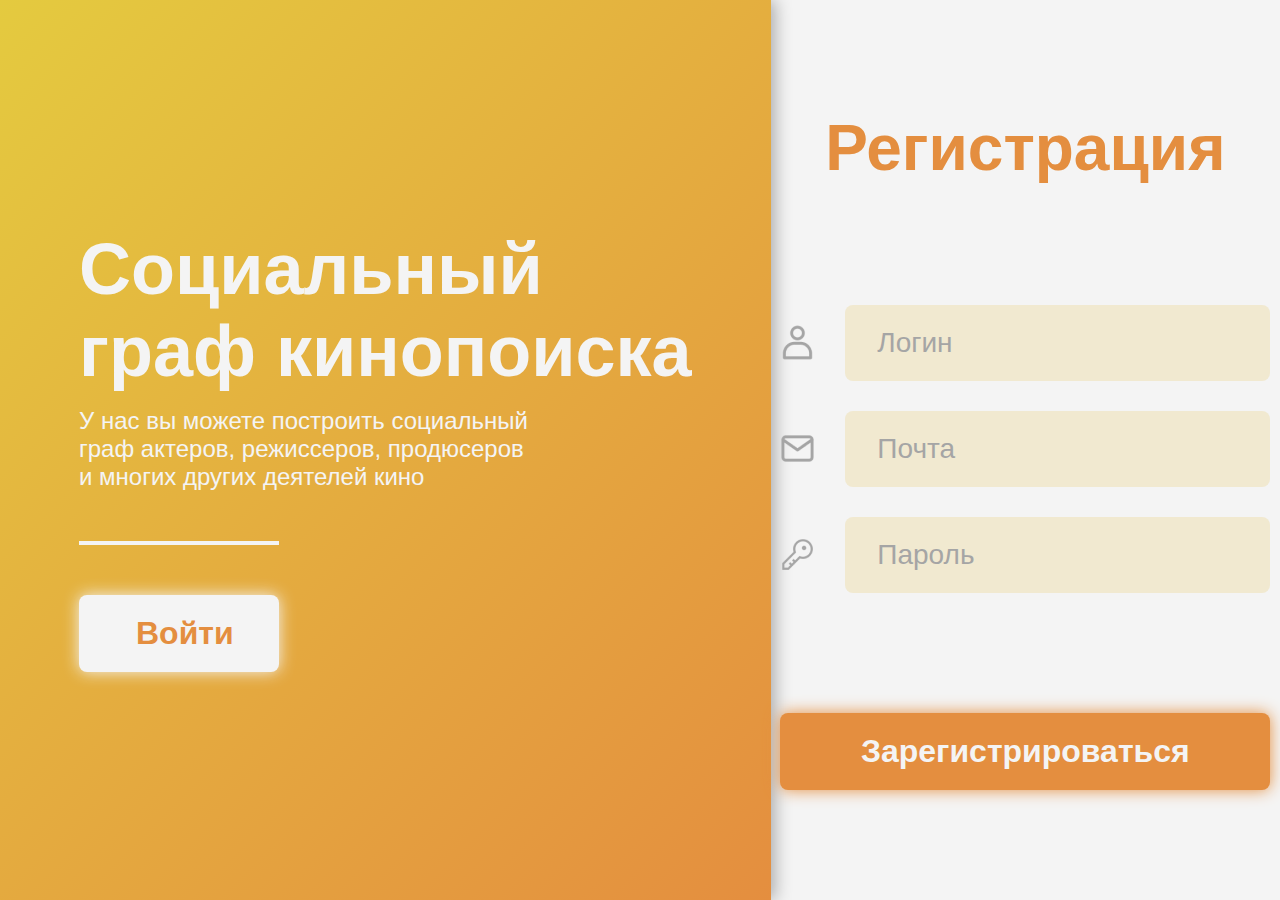
==== client/index.html @ e2dd1d2c "Made the registration page" ====
<!DOCTYPE html>
<html lang="ru">
<head>
	<meta charset="UTF-8">
	<meta name="viewport" content="width=device-width, initial-scale=1.0">
	<title>Социальный граф кинопоиска</title>
	<link rel="stylesheet" type="text/css" href="style.css">
</head>
<body>
	<div class="main-container">
		<div class="main-info-container">
			<div class="main-info-content">
				<div class="main-info-text">
					<h1 class="main-title">Социальный<br>граф кинопоиска</h1>
					<p class="main-text">
						У нас вы можете построить социальный<br>
						граф актеров, режиссеров, продюсеров<br>
						и многих других деятелей кино
					</p>
				</div>
				<hr class="main-line">
				<button class="main-log-in-btn">Войти</button>
			</div>
		</div>
		<div class="register-container">
			<h2 class="register-title">Регистрация</h2>
			<form action="" method="post" class="register-form">
				<div class="input-fields">
					<div class="field">
						<img src="img/login-icon.png" alt="login-icon" class="login-icon">
						<input type="text" name="login" id="login-input" class="input-field" required placeholder="Логин" />
					</div>
					<div class="field">
						<img src="img/email-icon.png" alt="email-icon" class="email-icon">
						<input type="email" name="email" id="email-input" class="input-field" required placeholder="Почта" />
					</div>
					<div class="field">
						<img src="img/password-icon.png" alt="password-icon" class="password-icon">
						<input type="password" name="password" id="password-input" class="input-field" required placeholder="Пароль" />
					</div>
				</div>
				<button type="submit" class="register-button">Зарегистрироваться</button>
			</form>
		</div>
	</div>
</body>
</html>
---- client/style.css ----
body {
	margin: 0;
	padding: 0;
	height: 100vh;
	background-color: #F4F4F4;
	font-family: Roboto, sans-serif;
}

h1, h2, p {
	margin: 0;
}

.main-container {
	display: flex;
	flex-direction: row;
	height: 100vh;
}

.main-info-container {
	display: flex;
	align-items: center;
	background: linear-gradient(135deg, rgba(228, 202, 63, 1.0) 0%, rgba(228, 142, 63, 1.0) 100%);
	color: #F4F4F4;
	padding: 0px 79px;
	width: auto;
	box-shadow: 4px 0px 16px rgba(0, 0, 0, 0.3);
}

.main-info-content {
	display: flex;
	flex-direction: column;
	justify-content: space-between;
	gap: 50px;
}

.main-info-text {
	display: flex;
	flex-direction: column;
	justify-content: space-between;
	gap: 15px;
}

.main-title {
	font-weight: bold;
	font-size: 72px;
}

.main-text {
	font-size: 24px;
}

.main-line {
	margin: 0;
	border: 0px;
	width: 200px;
	background-color: #F4F4F4;
	height: 4px;
}

.main-log-in-btn {
	max-width: 200px;
	padding: 18px 55px;
	font-weight: bold;
	font-size: 32px;
	color: #E48E3F;
	border: 2px solid transparent;
	border-radius: 8px;
	background-color: #F4F4F4;
	box-shadow: 0px 0px 16px #F4F4F4;
	cursor: pointer;
	transition: all 0.2s ease;
}
.main-log-in-btn:hover {
	background-color: transparent;
	border: 2px solid #F4F4F4;
	box-shadow: none;
	color: #F4F4F4;
}

.register-container {
	display: flex;
	flex-direction: column;
	justify-content: center;
	align-items: center;
	margin: 0 auto;
}

.register-title {
	font-weight: bold;
	font-size: 64px;
	color: #E48E3F;
}

.register-form {
	margin-top: 120px;
	display: flex;
	flex-direction: column;
	justify-content: center;
}

.input-fields {
	display: flex;
	flex-direction: column;
	justify-content: space-between;
	gap: 30px;
}

.field {
	display: flex;
	justify-content: space-between;
	gap: 30px;
	align-items: center;
}

.field img {
	width: 35px;
	height: 35px;
}

.input-field {
	border: 2px solid transparent;
	padding: 20px 30px;
	font-size: 28px;
	color: #222;
	background-color: rgba(228, 192, 63, 0.2);
	border-radius: 8px;
	transition: all 0.1s ease;
}
.input-field:focus {
	border: 2px solid #E48E3F;
	border-radius: 8px;
	box-shadow: 0px 0px 16px rgba(228, 142, 63, 0.2);
	outline: none;
}
.input-field:hover {
	border: 2px solid #E48E3F;
	border-radius: 8px;
	box-shadow: 0px 0px 16px rgba(228, 142, 63, 0.2);
}
.input-field::placeholder {
	color: #A5A5A5;
}

.register-button {
	margin-top: 120px;
	display: block;
	padding: 18px 0px;
	font-weight: bold;
	font-size: 32px;
	color: #F4F4F4;
	border: 2px solid transparent;
	border-radius: 8px;
	background-color: #E48E3F;
	box-shadow: 0px 0px 16px #E48E3F;
	cursor: pointer;
	transition: all 0.2s ease;
}
.register-button:hover {
	background-color: transparent;
	border: 2px solid #E48E3F;
	box-shadow: none;
	color: #E48E3F;
}
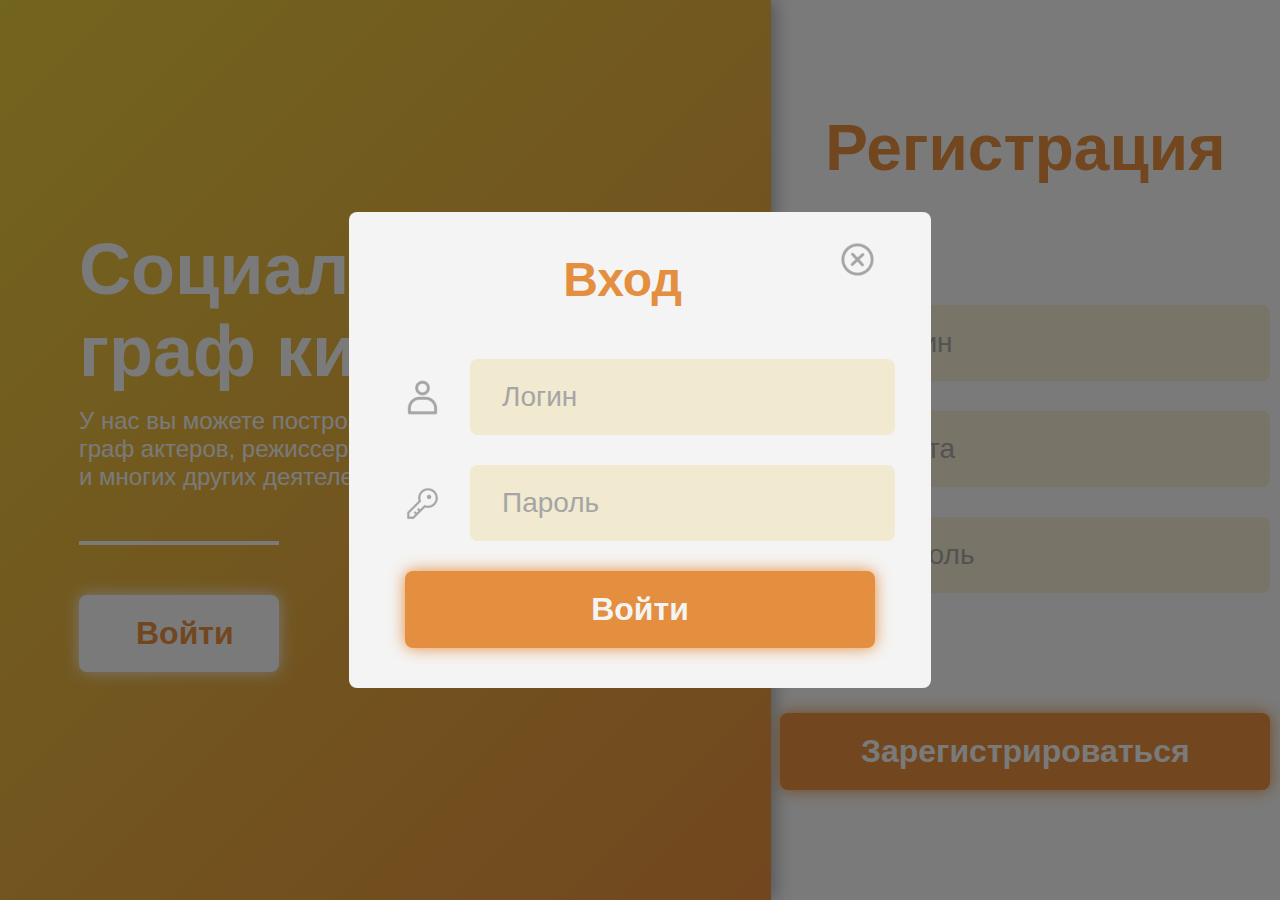
==== commit a9bbd6c9: "Added static log in modal window" ====
--- a/client/index.html
+++ b/client/index.html
@@ -4,7 +4,8 @@
 	<meta charset="UTF-8">
 	<meta name="viewport" content="width=device-width, initial-scale=1.0">
 	<title>Социальный граф кинопоиска</title>
-	<link rel="stylesheet" type="text/css" href="style.css">
+	<link rel="stylesheet" type="text/css" href="css/style.css">
+	<link rel="stylesheet" type="text/css" href="css/login-modal.css">
 </head>
 <body>
 	<div class="main-container">
@@ -43,5 +44,29 @@
 			</form>
 		</div>
 	</div>
+
+	<div class="login-modal">
+		<div class="login-modal-overlay">
+			<div class="login-modal-window">
+				<img src="img/close-icon.png" alt="close-icon" class="close-icon">
+				<h2 class="login-title">Вход</h2>
+				<form action="" method="post" class="login-form">
+					<div class="input-fields">
+						<div class="field">
+							<img src="img/login-icon.png" alt="login-icon" class="login-icon">
+							<input type="text" name="login" class="input-field" required placeholder="Логин" />
+						</div>
+						<div class="field">
+							<img src="img/password-icon.png" alt="password-icon" class="password-icon">
+							<input type="password" name="password" class="input-field" required placeholder="Пароль" />
+						</div>
+					</div>
+					<button type="submit" class="login-button">Войти</button>
+				</form>
+			</div>
+		</div>
+	</div>
+
+<script src="js/main.js"></script>
 </body>
 </html>--- a/client/css/style.css
+++ b/client/css/style.css
@@ -0,0 +1,168 @@
+::selection {
+	background: #726253;
+	color: #F4F4F4;
+}
+
+body {
+	margin: 0;
+	padding: 0;
+	height: 100vh;
+	background-color: #F4F4F4;
+	font-family: Roboto, sans-serif;
+}
+
+h1, h2, p {
+	margin: 0;
+}
+
+.main-container {
+	display: flex;
+	flex-direction: row;
+	height: 100vh;
+}
+
+.main-info-container {
+	display: flex;
+	align-items: center;
+	background: linear-gradient(135deg, rgba(228, 202, 63, 1.0) 0%, rgba(228, 142, 63, 1.0) 100%);
+	color: #F4F4F4;
+	padding: 0px 79px;
+	width: auto;
+	box-shadow: 4px 0px 16px rgba(0, 0, 0, 0.3);
+}
+
+.main-info-content {
+	display: flex;
+	flex-direction: column;
+	justify-content: space-between;
+	gap: 50px;
+}
+
+.main-info-text {
+	display: flex;
+	flex-direction: column;
+	justify-content: space-between;
+	gap: 15px;
+}
+
+.main-title {
+	font-weight: bold;
+	font-size: 72px;
+}
+
+.main-text {
+	font-size: 24px;
+}
+
+.main-line {
+	margin: 0;
+	border: 0px;
+	width: 200px;
+	background-color: #F4F4F4;
+	height: 4px;
+}
+
+.main-log-in-btn {
+	max-width: 200px;
+	padding: 18px 55px;
+	font-weight: bold;
+	font-size: 32px;
+	color: #E48E3F;
+	border: 2px solid transparent;
+	border-radius: 8px;
+	background-color: #F4F4F4;
+	box-shadow: 0px 0px 16px #F4F4F4;
+	cursor: pointer;
+	transition: all 0.2s ease;
+}
+.main-log-in-btn:hover {
+	background-color: transparent;
+	border: 2px solid #F4F4F4;
+	box-shadow: none;
+	color: #F4F4F4;
+}
+
+.register-container {
+	display: flex;
+	flex-direction: column;
+	justify-content: center;
+	align-items: center;
+	margin: 0 auto;
+}
+
+.register-title {
+	font-weight: bold;
+	font-size: 64px;
+	color: #E48E3F;
+}
+
+.register-form {
+	margin-top: 120px;
+	display: flex;
+	flex-direction: column;
+	justify-content: center;
+}
+
+.input-fields {
+	display: flex;
+	flex-direction: column;
+	justify-content: space-between;
+	gap: 30px;
+}
+
+.field {
+	display: flex;
+	justify-content: space-between;
+	gap: 30px;
+	align-items: center;
+}
+
+.field img {
+	width: 35px;
+	height: 35px;
+}
+
+.input-field {
+	border: 2px solid transparent;
+	padding: 20px 30px;
+	font-size: 28px;
+	color: #E48E3F;
+	background-color: rgba(228, 192, 63, 0.2);
+	border-radius: 8px;
+	transition: all 0.1s ease;
+}
+.input-field:focus {
+	border: 2px solid #E48E3F;
+	border-radius: 8px;
+	box-shadow: 0px 0px 16px rgba(228, 142, 63, 0.2);
+	outline: none;
+}
+.input-field:hover {
+	border: 2px solid #E48E3F;
+	border-radius: 8px;
+	box-shadow: 0px 0px 16px rgba(228, 142, 63, 0.2);
+}
+.input-field::placeholder {
+	color: #A5A5A5;
+}
+
+.register-button {
+	margin-top: 120px;
+	display: block;
+	padding: 18px 0px;
+	font-weight: bold;
+	font-size: 32px;
+	color: #F4F4F4;
+	border: 2px solid transparent;
+	border-radius: 8px;
+	background-color: #E48E3F;
+	box-shadow: 0px 0px 16px #E48E3F;
+	cursor: pointer;
+	transition: all 0.2s ease;
+}
+.register-button:hover {
+	background-color: transparent;
+	border: 2px solid #E48E3F;
+	box-shadow: none;
+	color: #E48E3F;
+}--- a/client/css/login-modal.css
+++ b/client/css/login-modal.css
@@ -0,0 +1,64 @@
+.login-modal-overlay {
+    position: fixed;
+    top: 0;
+    right: 0;
+    left: 0;
+    bottom: 0;
+    background: rgba(0, 0, 0, 0.5);
+}
+
+.login-modal-window {
+    max-width: 470px;
+    background: #F4F4F4;
+    border-radius: 8px;
+    padding: 0 56px 40px 56px;
+    text-align: center;
+    position: fixed;
+    top: 50%;
+    left: 50%;
+    transform: translate(-50%, -50%);
+}
+
+.close-icon {
+    width: 35px;
+    height: 35px;
+    float: right;
+    padding-top: 30px;
+    cursor: pointer;
+}
+
+.login-title {
+    font-weight: bold;
+    font-size: 48px;
+    color: #E48E3F;
+    padding-top: 40px;
+    text-align: center;
+}
+
+.login-form {
+    display: flex;
+    flex-direction: column;
+    justify-content: center;
+    margin-top: 52px;
+}
+
+.login-button {
+    margin-top: 30px;
+    display: block;
+    padding: 18px 0;
+    font-weight: bold;
+    font-size: 32px;
+    color: #F4F4F4;
+    border: 2px solid transparent;
+    border-radius: 8px;
+    background-color: #E48E3F;
+    box-shadow: 0 0 16px #E48E3F;
+    cursor: pointer;
+    transition: all 0.2s ease;
+}
+.login-button:hover {
+    background-color: transparent;
+    border: 2px solid #E48E3F;
+    box-shadow: none;
+    color: #E48E3F;
+}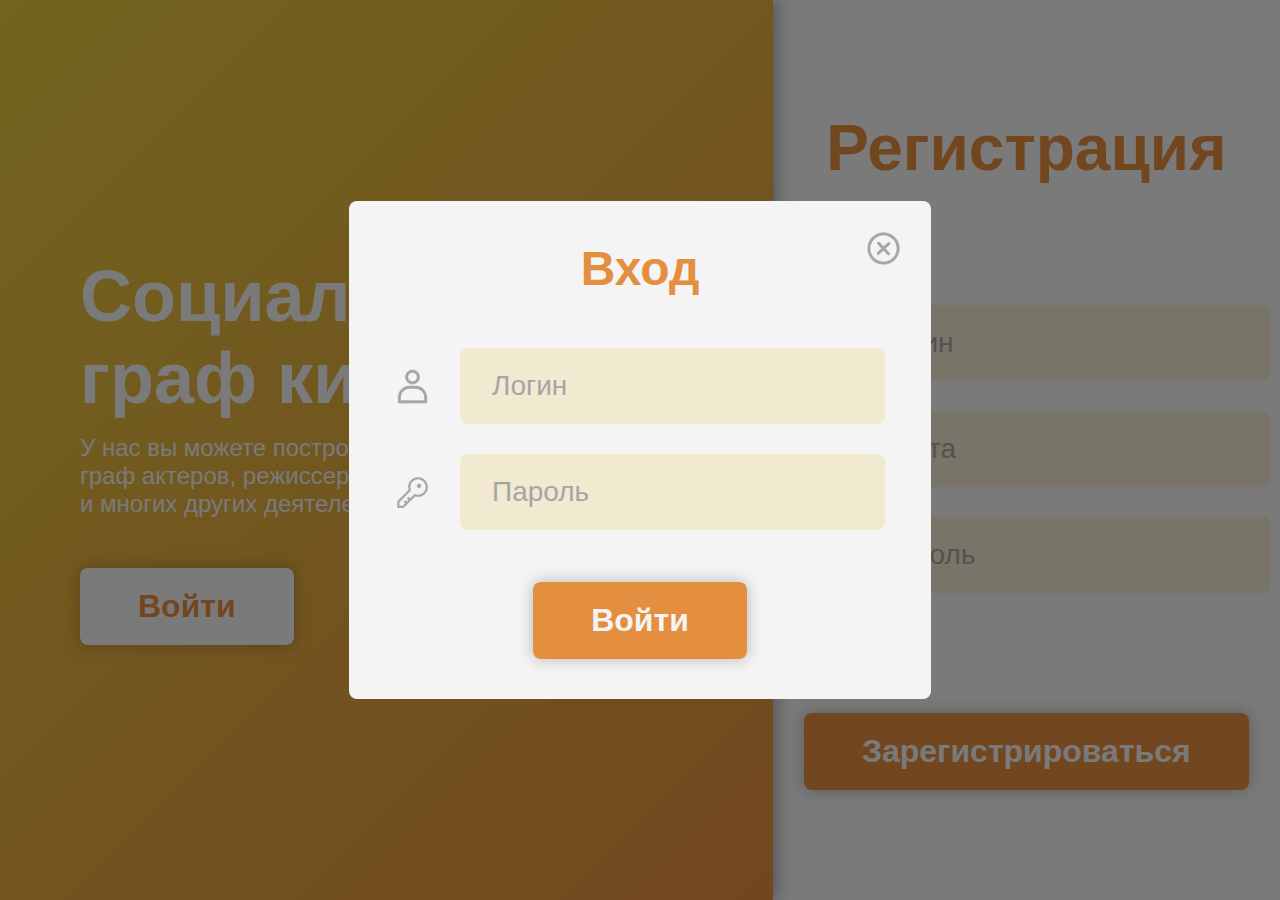
==== commit 7a5a1d4a: "Refactoring styles" ====
--- a/client/index.html
+++ b/client/index.html
@@ -5,6 +5,7 @@
 	<meta name="viewport" content="width=device-width, initial-scale=1.0">
 	<title>Социальный граф кинопоиска</title>
 	<link rel="stylesheet" type="text/css" href="css/style.css">
+	<link rel="stylesheet" type="text/css" href="css/register.css">
 	<link rel="stylesheet" type="text/css" href="css/login-modal.css">
 </head>
 <body>
@@ -19,54 +20,47 @@
 						и многих других деятелей кино
 					</p>
 				</div>
-				<hr class="main-line">
-				<button class="main-log-in-btn">Войти</button>
+				<button class="main-log-in-btn glowing-button">Войти</button>
 			</div>
 		</div>
 		<div class="register-container">
 			<h2 class="register-title">Регистрация</h2>
-			<form action="" method="post" class="register-form">
-				<div class="input-fields">
-					<div class="field">
-						<img src="img/login-icon.png" alt="login-icon" class="login-icon">
-						<input type="text" name="login" id="login-input" class="input-field" required placeholder="Логин" />
-					</div>
-					<div class="field">
-						<img src="img/email-icon.png" alt="email-icon" class="email-icon">
-						<input type="email" name="email" id="email-input" class="input-field" required placeholder="Почта" />
-					</div>
-					<div class="field">
-						<img src="img/password-icon.png" alt="password-icon" class="password-icon">
-						<input type="password" name="password" id="password-input" class="input-field" required placeholder="Пароль" />
-					</div>
+			<form action="" method="post" class="register-form auth-container">
+				<div class="auth-field">
+					<img src="img/login-icon.png" alt="login-icon" class="login-icon auth-icon">
+					<input type="text" name="login" id="register-login-input" class="auth-input" required placeholder="Логин" />
 				</div>
-				<button type="submit" class="register-button">Зарегистрироваться</button>
+				<div class="auth-field">
+					<img src="img/email-icon.png" alt="email-icon" class="email-icon auth-icon">
+					<input type="email" name="email" id="register-email-input" class="auth-input" required placeholder="Почта" />
+				</div>
+				<div class="auth-field">
+					<img src="img/password-icon.png" alt="password-icon" class="password-icon auth-icon">
+					<input type="password" name="password" id="register-password-input" class="auth-input" required placeholder="Пароль" />
+				</div>
+				<button type="submit" class="register-button glowing-button">Зарегистрироваться</button>
 			</form>
 		</div>
 	</div>
-
-	<div class="login-modal">
-		<div class="login-modal-overlay">
-			<div class="login-modal-window">
+	<div class="auth-container">
+		<div class="auth-overlay">
+			<div class="auth-modal-window">
 				<img src="img/close-icon.png" alt="close-icon" class="close-icon">
 				<h2 class="login-title">Вход</h2>
-				<form action="" method="post" class="login-form">
-					<div class="input-fields">
-						<div class="field">
-							<img src="img/login-icon.png" alt="login-icon" class="login-icon">
-							<input type="text" name="login" class="input-field" required placeholder="Логин" />
-						</div>
-						<div class="field">
-							<img src="img/password-icon.png" alt="password-icon" class="password-icon">
-							<input type="password" name="password" class="input-field" required placeholder="Пароль" />
-						</div>
+				<form action="" method="post" class="login-form auth-container">
+					<div class="auth-field">
+						<img src="img/login-icon.png" alt="login-icon" class="login-icon auth-icon">
+						<input type="text" name="login" id="login-input" class="auth-input" required placeholder="Логин" />
 					</div>
-					<button type="submit" class="login-button">Войти</button>
+					<div class="auth-field">
+						<img src="img/password-icon.png" alt="password-icon" class="password-icon auth-icon">
+						<input type="password" name="password" id="password-input" class="auth-input" required placeholder="Пароль" />
+					</div>
+					<button type="submit" class="login-button glowing-button">Войти</button>
 				</form>
 			</div>
 		</div>
 	</div>
-
 <script src="js/main.js"></script>
 </body>
 </html>--- a/client/css/style.css
+++ b/client/css/style.css
@@ -1,5 +1,5 @@
 ::selection {
-	background: #726253;
+	background-color: #726253;
 	color: #F4F4F4;
 }
 
@@ -13,156 +13,62 @@
 
 h1, h2, p {
 	margin: 0;
+	padding: 0;
 }
 
-.main-container {
-	display: flex;
-	flex-direction: row;
-	height: 100vh;
+.glowing-button {
+	padding: 18px 56px;
+	border: 2px solid transparent;
+	border-radius: 8px;
+	box-shadow: 0 0 16px rgba(0, 0, 0, 0.25);
+	color: #F4F4F4;
+	font-size: 32px;
+	font-weight: bold;
+	cursor: pointer;
+	transition: all 0.2s ease;
 }
 
-.main-info-container {
-	display: flex;
-	align-items: center;
-	background: linear-gradient(135deg, rgba(228, 202, 63, 1.0) 0%, rgba(228, 142, 63, 1.0) 100%);
-	color: #F4F4F4;
-	padding: 0px 79px;
-	width: auto;
-	box-shadow: 4px 0px 16px rgba(0, 0, 0, 0.3);
-}
-
-.main-info-content {
+.auth-container {
 	display: flex;
 	flex-direction: column;
 	justify-content: space-between;
-	gap: 50px;
+	align-items: center;
 }
 
-.main-info-text {
-	display: flex;
-	flex-direction: column;
-	justify-content: space-between;
-	gap: 15px;
-}
-
-.main-title {
-	font-weight: bold;
-	font-size: 72px;
-}
-
-.main-text {
-	font-size: 24px;
-}
-
-.main-line {
-	margin: 0;
-	border: 0px;
-	width: 200px;
-	background-color: #F4F4F4;
-	height: 4px;
-}
-
-.main-log-in-btn {
-	max-width: 200px;
-	padding: 18px 55px;
-	font-weight: bold;
-	font-size: 32px;
-	color: #E48E3F;
-	border: 2px solid transparent;
-	border-radius: 8px;
-	background-color: #F4F4F4;
-	box-shadow: 0px 0px 16px #F4F4F4;
-	cursor: pointer;
-	transition: all 0.2s ease;
-}
-.main-log-in-btn:hover {
-	background-color: transparent;
-	border: 2px solid #F4F4F4;
-	box-shadow: none;
-	color: #F4F4F4;
-}
-
-.register-container {
-	display: flex;
-	flex-direction: column;
-	justify-content: center;
-	align-items: center;
-	margin: 0 auto;
-}
-
-.register-title {
-	font-weight: bold;
-	font-size: 64px;
-	color: #E48E3F;
-}
-
-.register-form {
-	margin-top: 120px;
-	display: flex;
-	flex-direction: column;
-	justify-content: center;
-}
-
-.input-fields {
-	display: flex;
-	flex-direction: column;
-	justify-content: space-between;
-	gap: 30px;
-}
-
-.field {
+.auth-field {
 	display: flex;
 	justify-content: space-between;
 	gap: 30px;
 	align-items: center;
+	padding-bottom: 30px;
 }
 
-.field img {
+.auth-icon {
 	width: 35px;
 	height: 35px;
 }
 
-.input-field {
+.auth-input {
+	padding: 20px 30px;
 	border: 2px solid transparent;
-	padding: 20px 30px;
+	border-radius: 8px;
+	background-color: rgba(228, 192, 63, 0.2);
+	color: #E48E3F;
 	font-size: 28px;
-	color: #E48E3F;
-	background-color: rgba(228, 192, 63, 0.2);
-	border-radius: 8px;
 	transition: all 0.1s ease;
 }
-.input-field:focus {
-	border: 2px solid #E48E3F;
+.auth-input:focus {
+	border-color: #E48E3F;
 	border-radius: 8px;
-	box-shadow: 0px 0px 16px rgba(228, 142, 63, 0.2);
+	box-shadow: 0 0 16px rgba(228, 142, 63, 0.2);
 	outline: none;
 }
-.input-field:hover {
-	border: 2px solid #E48E3F;
+.auth-input:hover {
+	border-color: #E48E3F;
 	border-radius: 8px;
-	box-shadow: 0px 0px 16px rgba(228, 142, 63, 0.2);
+	box-shadow: 0 0 16px rgba(228, 142, 63, 0.2);
 }
-.input-field::placeholder {
+.auth-input::placeholder {
 	color: #A5A5A5;
 }
 
-.register-button {
-	margin-top: 120px;
-	display: block;
-	padding: 18px 0px;
-	font-weight: bold;
-	font-size: 32px;
-	color: #F4F4F4;
-	border: 2px solid transparent;
-	border-radius: 8px;
-	background-color: #E48E3F;
-	box-shadow: 0px 0px 16px #E48E3F;
-	cursor: pointer;
-	transition: all 0.2s ease;
-}
-.register-button:hover {
-	background-color: transparent;
-	border: 2px solid #E48E3F;
-	box-shadow: none;
-	color: #E48E3F;
-}--- a/client/css/register.css
+++ b/client/css/register.css
@@ -0,0 +1,77 @@
+.main-container {
+    display: flex;
+    flex-direction: row;
+    height: 100vh;
+}
+
+.main-info-container {
+    display: flex;
+    align-items: center;
+    padding: 0 80px;
+    width: auto;
+    background: linear-gradient(135deg, rgba(228, 202, 63, 1.0) 0%, rgba(228, 142, 63, 1.0) 100%);
+    box-shadow: 4px 0 16px rgba(0, 0, 0, 0.3);
+    color: #F4F4F4;
+}
+
+.main-info-content {
+
+}
+
+.main-info-text {
+    display: flex;
+    flex-direction: column;
+    justify-content: space-between;
+    gap: 15px;
+}
+
+.main-title {
+    font-size: 72px;
+    font-weight: bold;
+}
+
+.main-text {
+    font-size: 24px;
+}
+
+.main-log-in-btn {
+    margin-top: 50px;
+    background-color: #F4F4F4;
+    color: #E48E3F;
+}
+.main-log-in-btn:hover {
+    background-color: transparent;
+    border-color: #F4F4F4;
+    box-shadow: none;
+    color: #F4F4F4;
+}
+
+.register-container {
+    margin: 0 auto;
+    display: flex;
+    flex-direction: column;
+    justify-content: center;
+    align-items: center;
+}
+
+.register-title {
+    color: #E48E3F;
+    font-size: 64px;
+    font-weight: bold;
+}
+
+.register-form {
+    margin-top: 120px;
+}
+
+.register-button {
+    margin-top: 90px;
+    display: block;
+    background-color: #E48E3F;
+}
+.register-button:hover {
+    background-color: transparent;
+    border-color: #E48E3F;
+    box-shadow: none;
+    color: #E48E3F;
+}--- a/client/css/login-modal.css
+++ b/client/css/login-modal.css
@@ -1,64 +1,54 @@
-.login-modal-overlay {
+.auth-overlay {
     position: fixed;
     top: 0;
     right: 0;
     left: 0;
     bottom: 0;
-    background: rgba(0, 0, 0, 0.5);
+    background-color: rgba(0, 0, 0, 0.5);
 }
 
-.login-modal-window {
-    max-width: 470px;
-    background: #F4F4F4;
-    border-radius: 8px;
-    padding: 0 56px 40px 56px;
-    text-align: center;
+.auth-modal-window {
     position: fixed;
     top: 50%;
     left: 50%;
     transform: translate(-50%, -50%);
+    display: flex;
+    flex-direction: column;
+    max-width: 470px;
+    background-color: #F4F4F4;
+    border-radius: 8px;
+    padding: 0 56px 40px 56px;
+    text-align: center;
 }
 
 .close-icon {
+    position: absolute;
+    top: 30px;
+    right: 30px;
+    cursor: pointer;
     width: 35px;
     height: 35px;
-    float: right;
-    padding-top: 30px;
-    cursor: pointer;
 }
 
 .login-title {
+    color: #E48E3F;
+    font-size: 48px;
     font-weight: bold;
-    font-size: 48px;
-    color: #E48E3F;
     padding-top: 40px;
-    text-align: center;
 }
 
 .login-form {
-    display: flex;
-    flex-direction: column;
-    justify-content: center;
     margin-top: 52px;
 }
 
 .login-button {
-    margin-top: 30px;
+    margin-top: 22px;
     display: block;
-    padding: 18px 0;
-    font-weight: bold;
-    font-size: 32px;
-    color: #F4F4F4;
-    border: 2px solid transparent;
-    border-radius: 8px;
     background-color: #E48E3F;
-    box-shadow: 0 0 16px #E48E3F;
-    cursor: pointer;
-    transition: all 0.2s ease;
 }
 .login-button:hover {
     background-color: transparent;
-    border: 2px solid #E48E3F;
+    border-color: #E48E3F;
     box-shadow: none;
     color: #E48E3F;
 }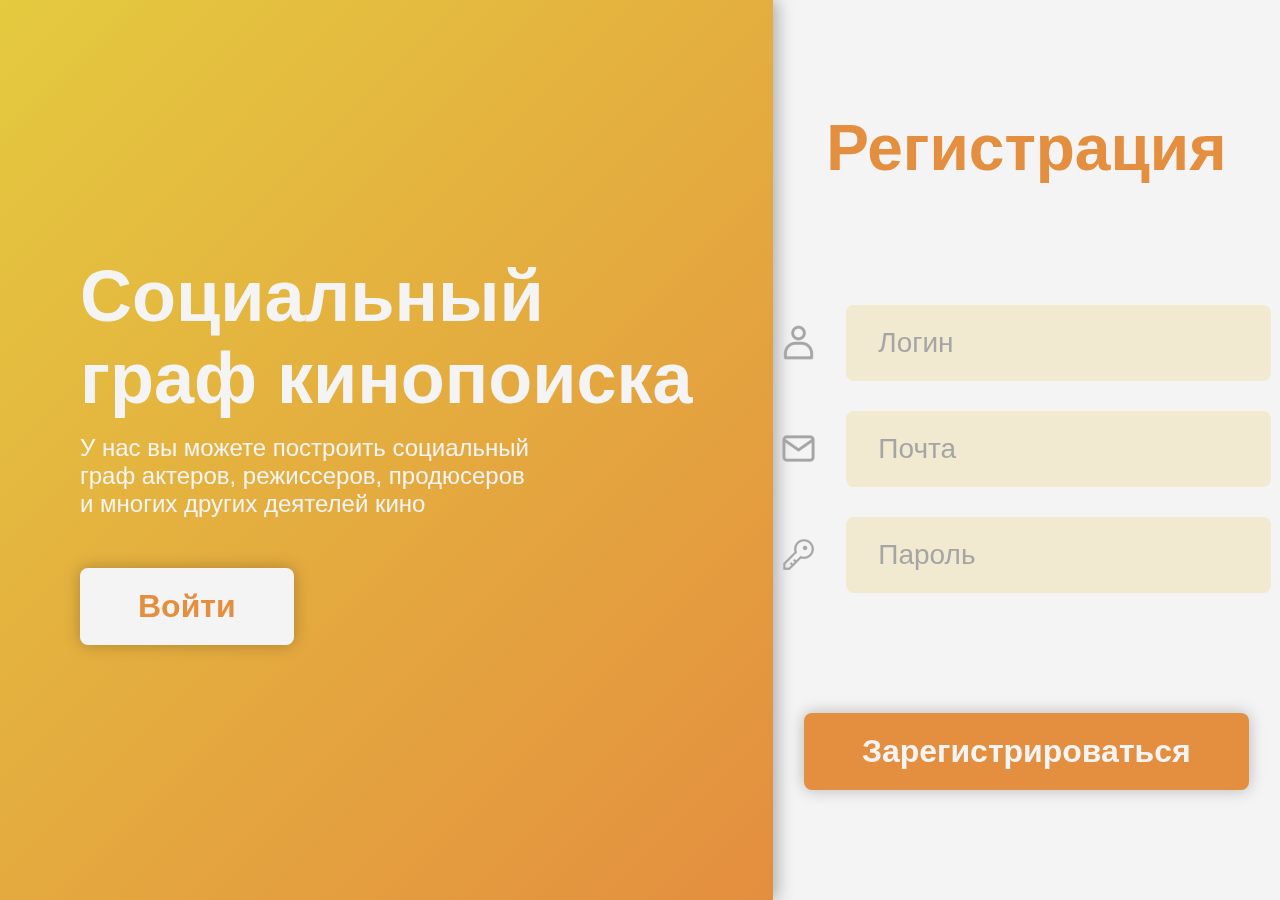
==== commit 95ea8a2f: "Test registration" ====
--- a/client/index.html
+++ b/client/index.html
@@ -20,12 +20,12 @@
 						и многих других деятелей кино
 					</p>
 				</div>
-				<button class="main-log-in-btn glowing-button">Войти</button>
+				<button id="open-login-window" class="main-log-in-btn glowing-button">Войти</button>
 			</div>
 		</div>
 		<div class="register-container">
 			<h2 class="register-title">Регистрация</h2>
-			<form action="" method="post" class="register-form auth-container">
+			<form id="register-form" class="register-form auth-container">
 				<div class="auth-field">
 					<img src="img/login-icon.png" alt="login-icon" class="login-icon auth-icon">
 					<input type="text" name="login" id="register-login-input" class="auth-input" required placeholder="Логин" />
@@ -38,29 +38,12 @@
 					<img src="img/password-icon.png" alt="password-icon" class="password-icon auth-icon">
 					<input type="password" name="password" id="register-password-input" class="auth-input" required placeholder="Пароль" />
 				</div>
-				<button type="submit" class="register-button glowing-button">Зарегистрироваться</button>
+				<button type="submit" id="register-button" class="register-button glowing-button">Зарегистрироваться</button>
 			</form>
 		</div>
 	</div>
-	<div class="auth-container">
-		<div class="auth-overlay">
-			<div class="auth-modal-window">
-				<img src="img/close-icon.png" alt="close-icon" class="close-icon">
-				<h2 class="login-title">Вход</h2>
-				<form action="" method="post" class="login-form auth-container">
-					<div class="auth-field">
-						<img src="img/login-icon.png" alt="login-icon" class="login-icon auth-icon">
-						<input type="text" name="login" id="login-input" class="auth-input" required placeholder="Логин" />
-					</div>
-					<div class="auth-field">
-						<img src="img/password-icon.png" alt="password-icon" class="password-icon auth-icon">
-						<input type="password" name="password" id="password-input" class="auth-input" required placeholder="Пароль" />
-					</div>
-					<button type="submit" class="login-button glowing-button">Войти</button>
-				</form>
-			</div>
-		</div>
-	</div>
-<script src="js/main.js"></script>
+	<script src="js/base.js"></script>
+	<script src="js/login-modal.js"></script>
+	<script src="js/main.js"></script>
 </body>
 </html>--- a/client/css/login-modal.css
+++ b/client/css/login-modal.css
@@ -1,3 +1,16 @@
+.login-modal {}
+
+.login-modal.open .auth-overlay,
+.login-modal.open .auth-modal-window {
+    opacity: 1;
+    z-index: 1000;
+}
+
+.auth-overlay, .auth-modal-window {
+    opacity: 0;
+    z-index: -1;
+}
+
 .auth-overlay {
     position: fixed;
     top: 0;
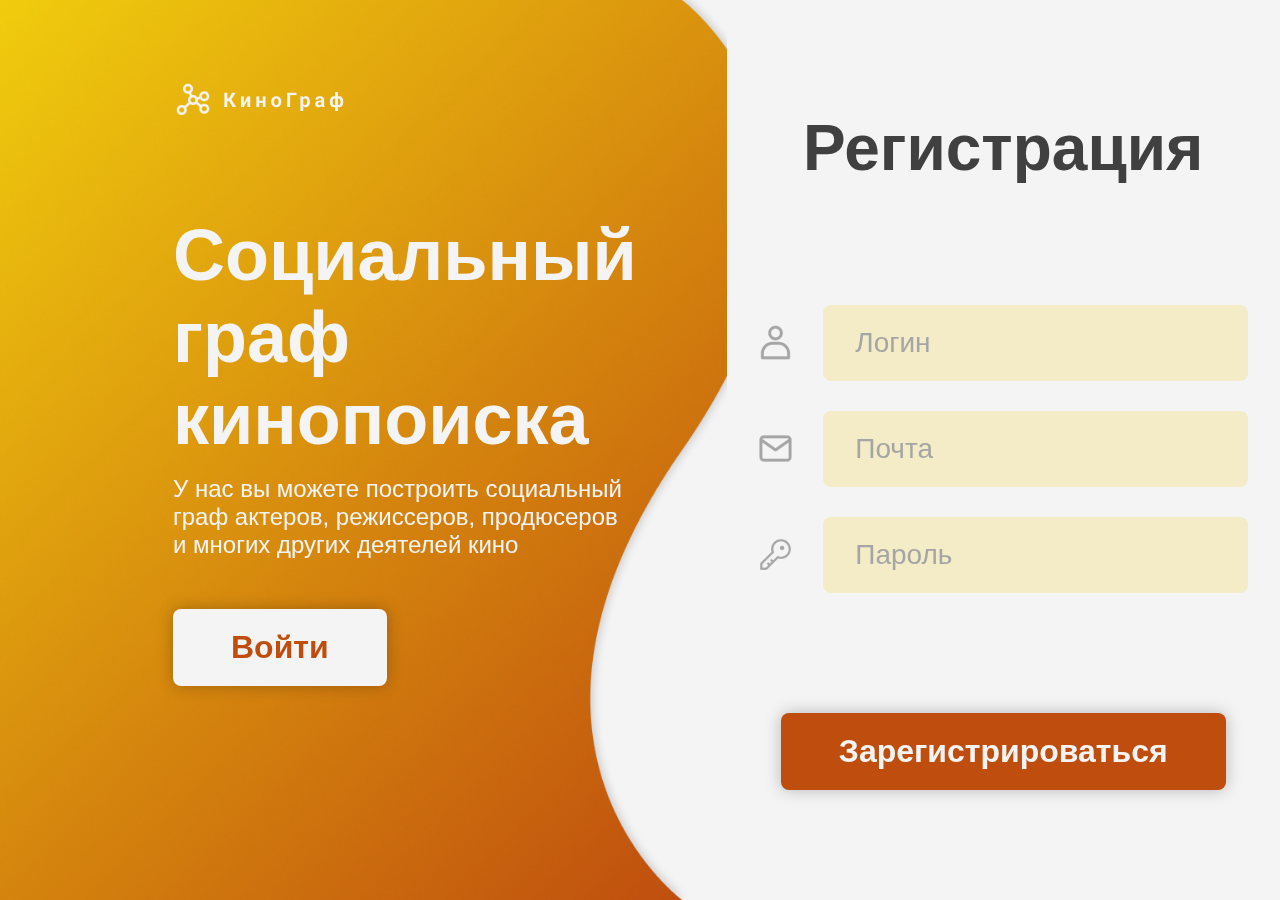
==== commit ed0d37d3: "Updated register and auth ui" ====
--- a/client/index.html
+++ b/client/index.html
@@ -9,6 +9,7 @@
 	<link rel="stylesheet" type="text/css" href="css/login-modal.css">
 </head>
 <body>
+	<img src="img/logo.png" alt="КиноГраф" class="logo">
 	<div class="main-container">
 		<div class="main-info-container">
 			<div class="main-info-content">
--- a/client/css/style.css
+++ b/client/css/style.css
@@ -11,7 +11,7 @@
 	font-family: Roboto, sans-serif;
 }
 
-h1, h2, p {
+h1, h2, h3, p, span {
 	margin: 0;
 	padding: 0;
 }
@@ -52,21 +52,21 @@
 	padding: 20px 30px;
 	border: 2px solid transparent;
 	border-radius: 8px;
-	background-color: rgba(228, 192, 63, 0.2);
-	color: #E48E3F;
+	background-color: rgba(240, 204, 13, 0.2);
+	color: #404040;
 	font-size: 28px;
 	transition: all 0.1s ease;
 }
 .auth-input:focus {
-	border-color: #E48E3F;
+	border-color: #F0CC0D;
 	border-radius: 8px;
-	box-shadow: 0 0 16px rgba(228, 142, 63, 0.2);
+	box-shadow: 0 0 16px rgba(240, 204, 13, 0.5);
 	outline: none;
 }
 .auth-input:hover {
-	border-color: #E48E3F;
+	border-color: #F0CC0D;
 	border-radius: 8px;
-	box-shadow: 0 0 16px rgba(228, 142, 63, 0.2);
+	box-shadow: 0 0 16px rgba(240, 204, 13, 0.5);
 }
 .auth-input::placeholder {
 	color: #A5A5A5;
--- a/client/css/register.css
+++ b/client/css/register.css
@@ -4,13 +4,21 @@
     height: 100vh;
 }
 
+.logo {
+    position: absolute;
+    margin-left: 173px;
+    margin-top: 80px;
+}
+
 .main-info-container {
     display: flex;
     align-items: center;
-    padding: 0 80px;
-    width: auto;
-    background: linear-gradient(135deg, rgba(228, 202, 63, 1.0) 0%, rgba(228, 142, 63, 1.0) 100%);
-    box-shadow: 4px 0 16px rgba(0, 0, 0, 0.3);
+    width: 50%;
+    height: auto;
+    padding-left: 173px;
+    background-image: url('../img/main-bg.png');
+    background-repeat: no-repeat;
+    background-size: cover;
     color: #F4F4F4;
 }
 
@@ -37,7 +45,7 @@
 .main-log-in-btn {
     margin-top: 50px;
     background-color: #F4F4F4;
-    color: #E48E3F;
+    color: #BF4E0E;
 }
 .main-log-in-btn:hover {
     background-color: transparent;
@@ -47,7 +55,7 @@
 }
 
 .register-container {
-    margin: 0 auto;
+    width: 50%;
     display: flex;
     flex-direction: column;
     justify-content: center;
@@ -55,7 +63,7 @@
 }
 
 .register-title {
-    color: #E48E3F;
+    color: #404040;
     font-size: 64px;
     font-weight: bold;
 }
@@ -67,11 +75,11 @@
 .register-button {
     margin-top: 90px;
     display: block;
-    background-color: #E48E3F;
+    background-color: #BF4E0E;
 }
 .register-button:hover {
     background-color: transparent;
-    border-color: #E48E3F;
+    border-color: #BF4E0E;
     box-shadow: none;
-    color: #E48E3F;
+    color: #BF4E0E;
 }--- a/client/css/login-modal.css
+++ b/client/css/login-modal.css
@@ -32,6 +32,7 @@
     border-radius: 8px;
     padding: 0 56px 40px 56px;
     text-align: center;
+    box-shadow: 0 0 16px rgba(0, 0, 0, 0.25);
 }
 
 .close-icon {
@@ -44,7 +45,7 @@
 }
 
 .login-title {
-    color: #E48E3F;
+    color: #404040;
     font-size: 48px;
     font-weight: bold;
     padding-top: 40px;
@@ -57,11 +58,13 @@
 .login-button {
     margin-top: 22px;
     display: block;
-    background-color: #E48E3F;
+    background-color: #F0CC0D;
+    color: #404040;
+    width: 100%;
 }
 .login-button:hover {
     background-color: transparent;
-    border-color: #E48E3F;
+    border-color: #F0CC0D;
     box-shadow: none;
-    color: #E48E3F;
+    color: #F0CC0D;
 }